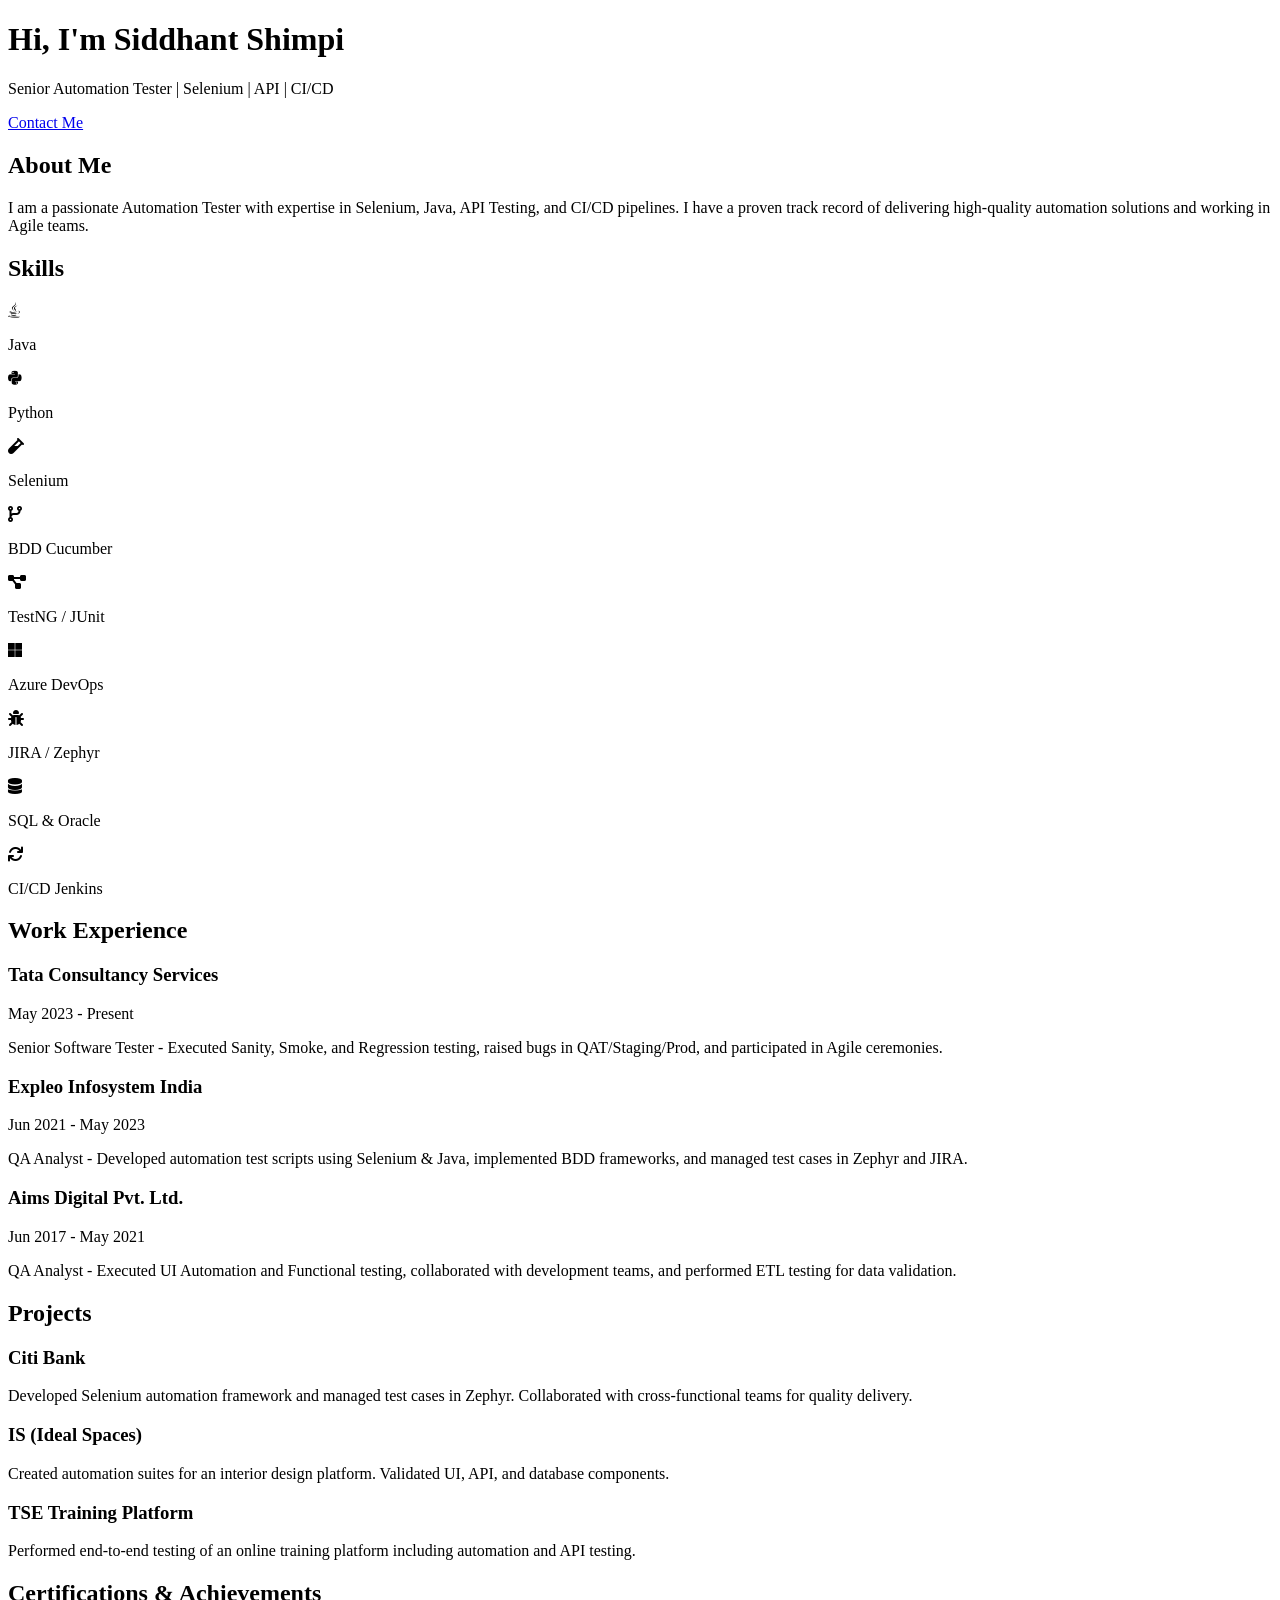
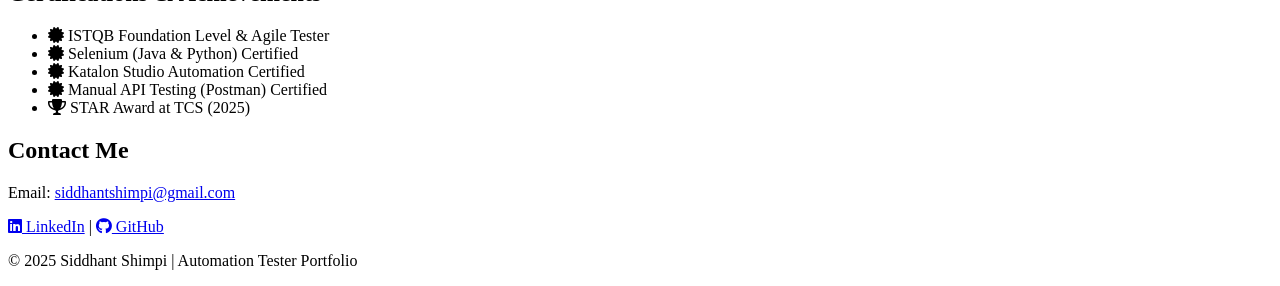
==== index.html @ 90defa48 "Create index.html" ====
<!DOCTYPE html>
<html lang="en">
<head>
  <meta charset="UTF-8">
  <meta name="viewport" content="width=device-width, initial-scale=1.0">
  <title>Siddhant Shimpi | Automation Tester</title>
  <link rel="stylesheet" href="https://cdnjs.cloudflare.com/ajax/libs/font-awesome/6.0.0/css/all.min.css">
  <link rel="stylesheet" href="https://unpkg.com/aos@2.3.1/dist/aos.css"/>
  <link rel="stylesheet" href="style.css">
</head>
<body>

  <!-- HEADER -->
  <header class="hero">
    <div class="hero-content" data-aos="fade-up">
      <h1>Hi, I'm <span>Siddhant Shimpi</span></h1>
      <p>Senior Automation Tester | Selenium | API | CI/CD</p>
      <a href="#contact" class="btn">Contact Me</a>
    </div>
  </header>

  <!-- ABOUT -->
  <section id="about" data-aos="fade-up">
    <h2>About Me</h2>
    <p>
      I am a passionate Automation Tester with expertise in Selenium, Java, API Testing, and CI/CD pipelines. 
      I have a proven track record of delivering high-quality automation solutions and working in Agile teams.
    </p>
  </section>

  <!-- SKILLS -->
  <section id="skills" data-aos="fade-right">
    <h2>Skills</h2>
    <div class="skills-container">
      <div class="skill"><i class="fab fa-java"></i><p>Java</p></div>
      <div class="skill"><i class="fab fa-python"></i><p>Python</p></div>
      <div class="skill"><i class="fas fa-vial"></i><p>Selenium</p></div>
      <div class="skill"><i class="fas fa-code-branch"></i><p>BDD Cucumber</p></div>
      <div class="skill"><i class="fas fa-project-diagram"></i><p>TestNG / JUnit</p></div>
      <div class="skill"><i class="fab fa-microsoft"></i><p>Azure DevOps</p></div>
      <div class="skill"><i class="fas fa-bug"></i><p>JIRA / Zephyr</p></div>
      <div class="skill"><i class="fas fa-database"></i><p>SQL & Oracle</p></div>
      <div class="skill"><i class="fas fa-sync"></i><p>CI/CD Jenkins</p></div>
    </div>
  </section>

  <!-- EXPERIENCE -->
  <section id="experience" data-aos="fade-left">
    <h2>Work Experience</h2>
    <div class="timeline">
      <div class="timeline-item">
        <h3>Tata Consultancy Services</h3>
        <span>May 2023 - Present</span>
        <p>Senior Software Tester - Executed Sanity, Smoke, and Regression testing, raised bugs in QAT/Staging/Prod, and participated in Agile ceremonies.</p>
      </div>
      <div class="timeline-item">
        <h3>Expleo Infosystem India</h3>
        <span>Jun 2021 - May 2023</span>
        <p>QA Analyst - Developed automation test scripts using Selenium & Java, implemented BDD frameworks, and managed test cases in Zephyr and JIRA.</p>
      </div>
      <div class="timeline-item">
        <h3>Aims Digital Pvt. Ltd.</h3>
        <span>Jun 2017 - May 2021</span>
        <p>QA Analyst - Executed UI Automation and Functional testing, collaborated with development teams, and performed ETL testing for data validation.</p>
      </div>
    </div>
  </section>

  <!-- PROJECTS -->
  <section id="projects" data-aos="zoom-in">
    <h2>Projects</h2>
    <div class="projects-container">
      <div class="project-card">
        <h3>Citi Bank</h3>
        <p>Developed Selenium automation framework and managed test cases in Zephyr. Collaborated with cross-functional teams for quality delivery.</p>
      </div>
      <div class="project-card">
        <h3>IS (Ideal Spaces)</h3>
        <p>Created automation suites for an interior design platform. Validated UI, API, and database components.</p>
      </div>
      <div class="project-card">
        <h3>TSE Training Platform</h3>
        <p>Performed end-to-end testing of an online training platform including automation and API testing.</p>
      </div>
    </div>
  </section>

  <!-- CERTIFICATIONS -->
  <section id="certifications" data-aos="fade-up">
    <h2>Certifications & Achievements</h2>
    <ul class="certifications-list">
      <li><i class="fas fa-certificate"></i> ISTQB Foundation Level & Agile Tester</li>
      <li><i class="fas fa-certificate"></i> Selenium (Java & Python) Certified</li>
      <li><i class="fas fa-certificate"></i> Katalon Studio Automation Certified</li>
      <li><i class="fas fa-certificate"></i> Manual API Testing (Postman) Certified</li>
      <li><i class="fas fa-trophy"></i> STAR Award at TCS (2025)</li>
    </ul>
  </section>

  <!-- CONTACT -->
  <section id="contact" data-aos="fade-in">
    <h2>Contact Me</h2>
    <p>Email: <a href="mailto:siddhantshimpi@gmail.com">siddhantshimpi@gmail.com</a></p>
    <p>
      <a href="https://www.linkedin.com/in/siddhant-shimpi-13537a12b" target="_blank"><i class="fab fa-linkedin"></i> LinkedIn</a> |
      <a href="https://github.com/yourusername" target="_blank"><i class="fab fa-github"></i> GitHub</a>
    </p>
  </section>

  <!-- FOOTER -->
  <footer>
    <p>© 2025 Siddhant Shimpi | Automation Tester Portfolio</p>
  </footer>

  <script src="https://unpkg.com/aos@2.3.1/dist/aos.js"></script>
  <script>
    AOS.init();
  </script>
</body>
</html>
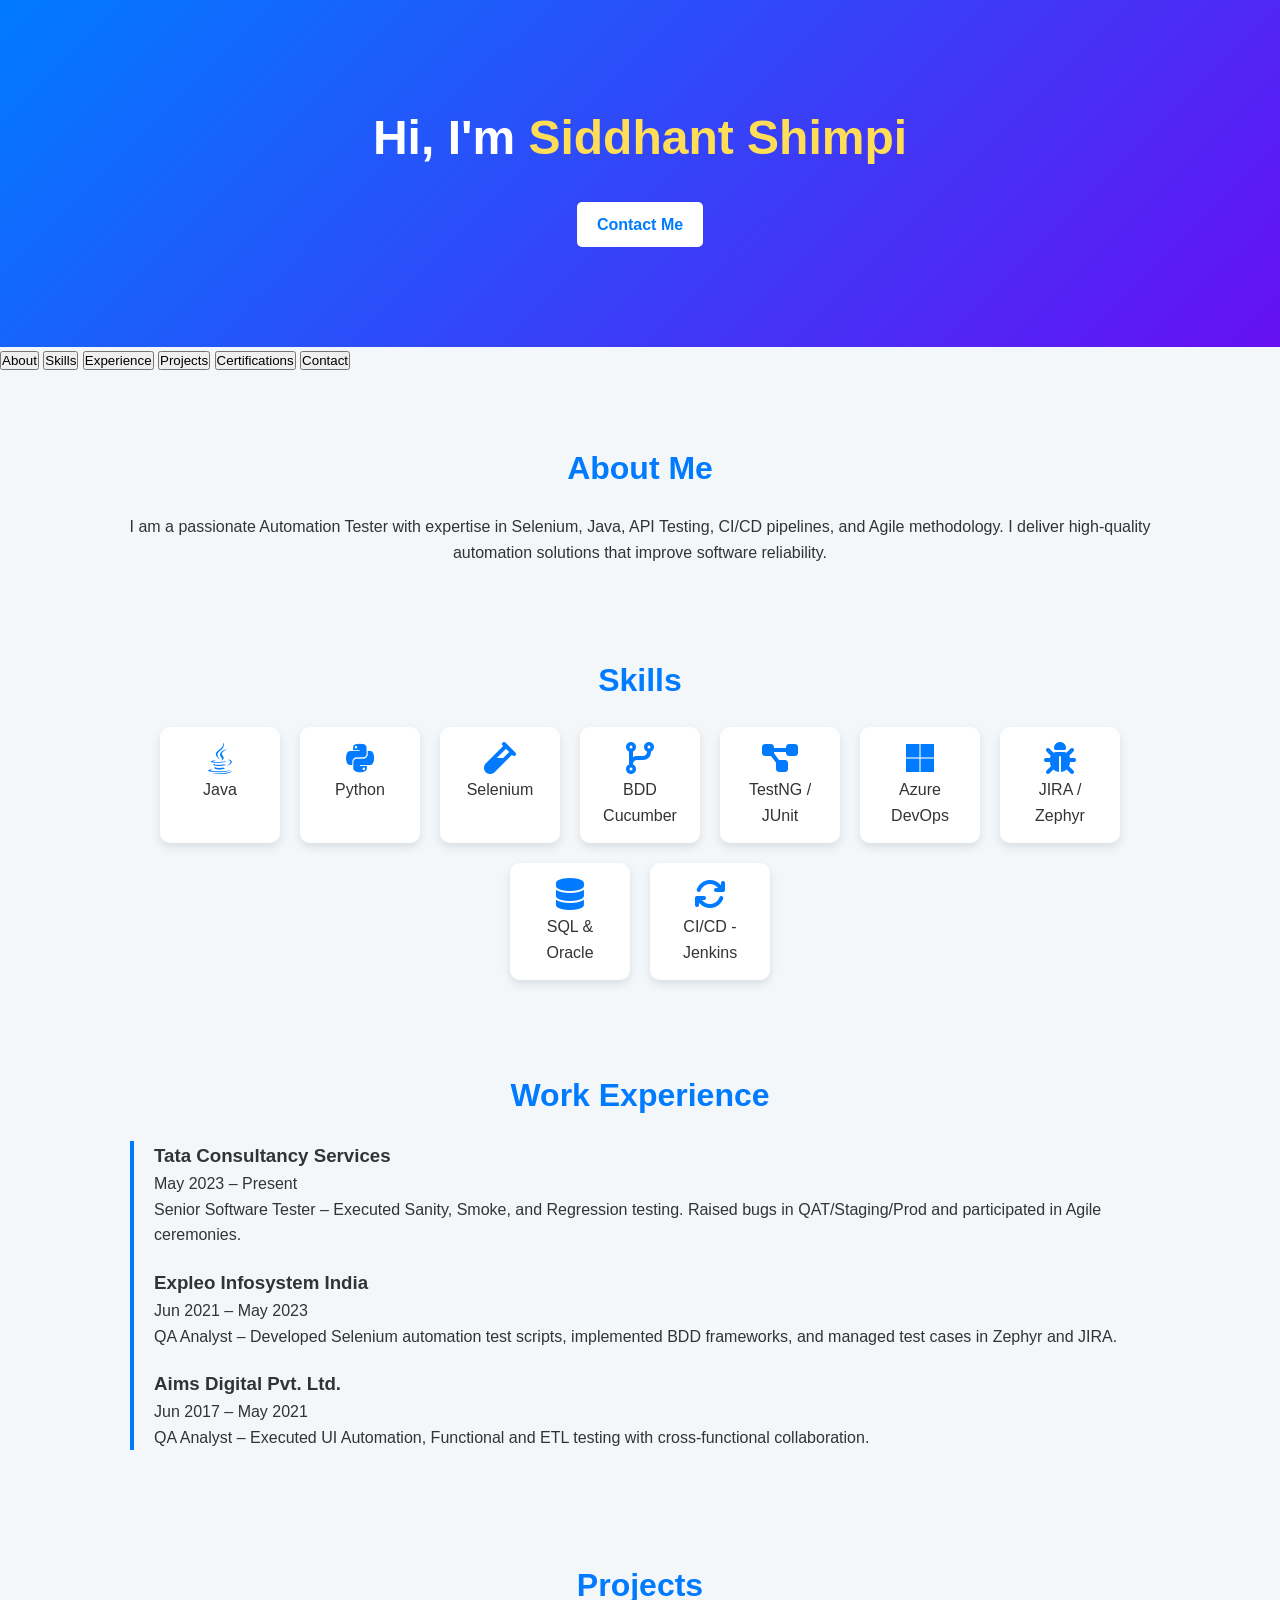
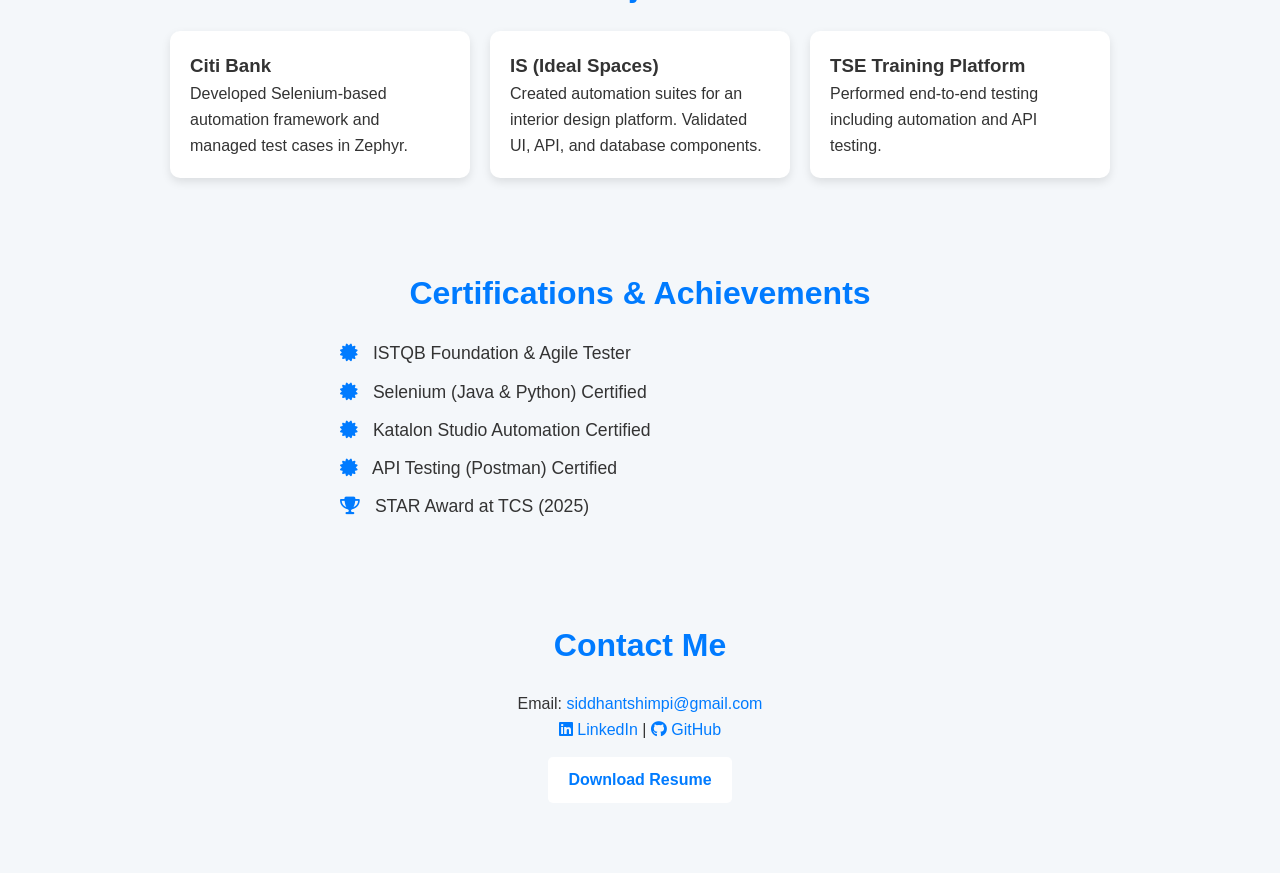
==== commit c2ec95e8: "Update index.html" ====
--- a/index.html
+++ b/index.html
@@ -4,32 +4,35 @@
   <meta charset="UTF-8">
   <meta name="viewport" content="width=device-width, initial-scale=1.0">
   <title>Siddhant Shimpi | Automation Tester</title>
-  <link rel="stylesheet" href="https://cdnjs.cloudflare.com/ajax/libs/font-awesome/6.0.0/css/all.min.css">
-  <link rel="stylesheet" href="https://unpkg.com/aos@2.3.1/dist/aos.css"/>
-  <link rel="stylesheet" href="style.css">
+  <link rel="stylesheet" href="https://cdnjs.cloudflare.com/ajax/libs/font-awesome/6.4.0/css/all.min.css" />
+  <link rel="stylesheet" href="style.css" />
 </head>
 <body>
 
-  <!-- HEADER -->
+  <!-- HERO -->
   <header class="hero">
-    <div class="hero-content" data-aos="fade-up">
-      <h1>Hi, I'm <span>Siddhant Shimpi</span></h1>
-      <p>Senior Automation Tester | Selenium | API | CI/CD</p>
-      <a href="#contact" class="btn">Contact Me</a>
-    </div>
+    <h1>Hi, I'm <span>Siddhant Shimpi</span></h1>
+    <p class="typing-text"></p>
+    <a href="#contact" class="btn">Contact Me</a>
   </header>
 
-  <!-- ABOUT -->
-  <section id="about" data-aos="fade-up">
+  <!-- TAB BAR (sticky) -->
+  <nav class="tabs">
+    <button class="tab active" data-target="about">About</button>
+    <button class="tab" data-target="skills">Skills</button>
+    <button class="tab" data-target="experience">Experience</button>
+    <button class="tab" data-target="projects">Projects</button>
+    <button class="tab" data-target="certifications">Certifications</button>
+    <button class="tab" data-target="contact">Contact</button>
+  </nav>
+
+  <!-- TAB CONTENT SECTIONS -->
+  <section id="about" class="tab-content active">
     <h2>About Me</h2>
-    <p>
-      I am a passionate Automation Tester with expertise in Selenium, Java, API Testing, and CI/CD pipelines. 
-      I have a proven track record of delivering high-quality automation solutions and working in Agile teams.
-    </p>
+    <p>I am a passionate Automation Tester with expertise in Selenium, Java, API Testing, CI/CD pipelines, and Agile methodology. I deliver high-quality automation solutions that improve software reliability.</p>
   </section>
 
-  <!-- SKILLS -->
-  <section id="skills" data-aos="fade-right">
+  <section id="skills" class="tab-content">
     <h2>Skills</h2>
     <div class="skills-container">
       <div class="skill"><i class="fab fa-java"></i><p>Java</p></div>
@@ -40,39 +43,37 @@
       <div class="skill"><i class="fab fa-microsoft"></i><p>Azure DevOps</p></div>
       <div class="skill"><i class="fas fa-bug"></i><p>JIRA / Zephyr</p></div>
       <div class="skill"><i class="fas fa-database"></i><p>SQL & Oracle</p></div>
-      <div class="skill"><i class="fas fa-sync"></i><p>CI/CD Jenkins</p></div>
+      <div class="skill"><i class="fas fa-sync"></i><p>CI/CD - Jenkins</p></div>
     </div>
   </section>
 
-  <!-- EXPERIENCE -->
-  <section id="experience" data-aos="fade-left">
+  <section id="experience" class="tab-content">
     <h2>Work Experience</h2>
     <div class="timeline">
       <div class="timeline-item">
         <h3>Tata Consultancy Services</h3>
-        <span>May 2023 - Present</span>
-        <p>Senior Software Tester - Executed Sanity, Smoke, and Regression testing, raised bugs in QAT/Staging/Prod, and participated in Agile ceremonies.</p>
+        <span>May 2023 – Present</span>
+        <p>Senior Software Tester – Executed Sanity, Smoke, and Regression testing. Raised bugs in QAT/Staging/Prod and participated in Agile ceremonies.</p>
       </div>
       <div class="timeline-item">
         <h3>Expleo Infosystem India</h3>
-        <span>Jun 2021 - May 2023</span>
-        <p>QA Analyst - Developed automation test scripts using Selenium & Java, implemented BDD frameworks, and managed test cases in Zephyr and JIRA.</p>
+        <span>Jun 2021 – May 2023</span>
+        <p>QA Analyst – Developed Selenium automation test scripts, implemented BDD frameworks, and managed test cases in Zephyr and JIRA.</p>
       </div>
       <div class="timeline-item">
         <h3>Aims Digital Pvt. Ltd.</h3>
-        <span>Jun 2017 - May 2021</span>
-        <p>QA Analyst - Executed UI Automation and Functional testing, collaborated with development teams, and performed ETL testing for data validation.</p>
+        <span>Jun 2017 – May 2021</span>
+        <p>QA Analyst – Executed UI Automation, Functional and ETL testing with cross-functional collaboration.</p>
       </div>
     </div>
   </section>
 
-  <!-- PROJECTS -->
-  <section id="projects" data-aos="zoom-in">
+  <section id="projects" class="tab-content">
     <h2>Projects</h2>
     <div class="projects-container">
       <div class="project-card">
         <h3>Citi Bank</h3>
-        <p>Developed Selenium automation framework and managed test cases in Zephyr. Collaborated with cross-functional teams for quality delivery.</p>
+        <p>Developed Selenium-based automation framework and managed test cases in Zephyr.</p>
       </div>
       <div class="project-card">
         <h3>IS (Ideal Spaces)</h3>
@@ -80,41 +81,32 @@
       </div>
       <div class="project-card">
         <h3>TSE Training Platform</h3>
-        <p>Performed end-to-end testing of an online training platform including automation and API testing.</p>
+        <p>Performed end-to-end testing including automation and API testing.</p>
       </div>
     </div>
   </section>
 
-  <!-- CERTIFICATIONS -->
-  <section id="certifications" data-aos="fade-up">
+  <section id="certifications" class="tab-content">
     <h2>Certifications & Achievements</h2>
     <ul class="certifications-list">
-      <li><i class="fas fa-certificate"></i> ISTQB Foundation Level & Agile Tester</li>
+      <li><i class="fas fa-certificate"></i> ISTQB Foundation & Agile Tester</li>
       <li><i class="fas fa-certificate"></i> Selenium (Java & Python) Certified</li>
       <li><i class="fas fa-certificate"></i> Katalon Studio Automation Certified</li>
-      <li><i class="fas fa-certificate"></i> Manual API Testing (Postman) Certified</li>
+      <li><i class="fas fa-certificate"></i> API Testing (Postman) Certified</li>
       <li><i class="fas fa-trophy"></i> STAR Award at TCS (2025)</li>
     </ul>
   </section>
 
-  <!-- CONTACT -->
-  <section id="contact" data-aos="fade-in">
+  <section id="contact" class="tab-content">
     <h2>Contact Me</h2>
     <p>Email: <a href="mailto:siddhantshimpi@gmail.com">siddhantshimpi@gmail.com</a></p>
     <p>
       <a href="https://www.linkedin.com/in/siddhant-shimpi-13537a12b" target="_blank"><i class="fab fa-linkedin"></i> LinkedIn</a> |
-      <a href="https://github.com/yourusername" target="_blank"><i class="fab fa-github"></i> GitHub</a>
+      <a href="https://github.com/siddhantshimpi-QA" target="_blank"><i class="fab fa-github"></i> GitHub</a>
     </p>
+    <a href="QA_Siddhant_Shimpi.pdf" class="btn" download>Download Resume</a>
   </section>
 
-  <!-- FOOTER -->
-  <footer>
-    <p>© 2025 Siddhant Shimpi | Automation Tester Portfolio</p>
-  </footer>
-
-  <script src="https://unpkg.com/aos@2.3.1/dist/aos.js"></script>
-  <script>
-    AOS.init();
-  </script>
+  <script src="script.js"></script>
 </body>
 </html>
--- a/style.css
+++ b/style.css
@@ -0,0 +1,143 @@
+* {
+  margin: 0;
+  padding: 0;
+  box-sizing: border-box;
+}
+
+body {
+  font-family: 'Segoe UI', sans-serif;
+  background: #f4f7fa;
+  color: #333;
+  line-height: 1.6;
+}
+
+.hero {
+  background: linear-gradient(135deg, #007bff, #6610f2);
+  color: white;
+  text-align: center;
+  padding: 100px 20px;
+}
+
+.hero h1 {
+  font-size: 3rem;
+}
+
+.hero h1 span {
+  color: #ffdd57;
+}
+
+.hero p {
+  font-size: 1.2rem;
+  margin: 10px 0;
+}
+
+.btn {
+  background: #fff;
+  color: #007bff;
+  padding: 10px 20px;
+  margin-top: 15px;
+  display: inline-block;
+  border-radius: 5px;
+  text-decoration: none;
+  font-weight: bold;
+}
+
+section {
+  max-width: 1100px;
+  margin: 50px auto;
+  padding: 20px;
+  text-align: center;
+}
+
+h2 {
+  margin-bottom: 20px;
+  color: #007bff;
+  font-size: 2rem;
+}
+
+.skills-container {
+  display: flex;
+  flex-wrap: wrap;
+  justify-content: center;
+  gap: 20px;
+}
+
+.skill {
+  background: #fff;
+  padding: 15px;
+  border-radius: 10px;
+  width: 120px;
+  text-align: center;
+  box-shadow: 0 4px 10px rgba(0,0,0,0.1);
+  transition: transform 0.3s;
+}
+
+.skill:hover {
+  transform: translateY(-10px);
+}
+
+.skill i {
+  font-size: 2rem;
+  color: #007bff;
+}
+
+.timeline {
+  border-left: 4px solid #007bff;
+  margin: 20px;
+  padding-left: 20px;
+  text-align: left;
+}
+
+.timeline-item {
+  margin-bottom: 20px;
+}
+
+.timeline-item h3 {
+  color: #333;
+}
+
+.projects-container {
+  display: flex;
+  flex-wrap: wrap;
+  justify-content: center;
+  gap: 20px;
+}
+
+.project-card {
+  background: #fff;
+  padding: 20px;
+  border-radius: 10px;
+  width: 300px;
+  text-align: left;
+  box-shadow: 0 4px 10px rgba(0,0,0,0.1);
+}
+
+.certifications-list {
+  list-style: none;
+  text-align: left;
+  max-width: 600px;
+  margin: auto;
+}
+
+.certifications-list li {
+  margin: 10px 0;
+  font-size: 1.1rem;
+}
+
+.certifications-list i {
+  color: #007bff;
+  margin-right: 10px;
+}
+
+#contact a {
+  color: #007bff;
+  text-decoration: none;
+}
+
+footer {
+  background: #222;
+  color: white;
+  padding: 15px;
+  text-align: center;
+  margin-top: 30px;
+}
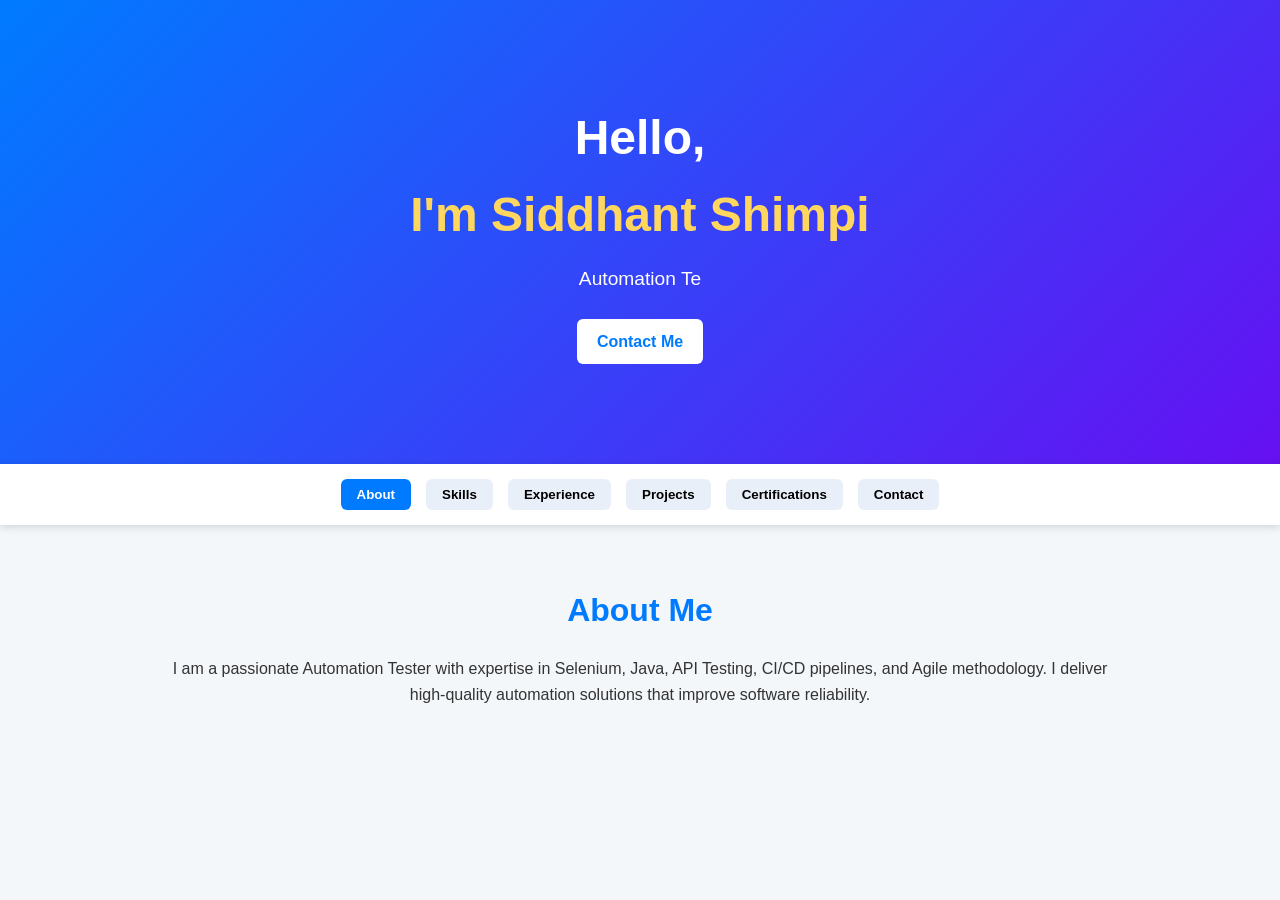
==== commit 928025a1: "Update index.html" ====
--- a/index.html
+++ b/index.html
@@ -1,22 +1,26 @@
 <!DOCTYPE html>
 <html lang="en">
 <head>
-  <meta charset="UTF-8">
-  <meta name="viewport" content="width=device-width, initial-scale=1.0">
+  <meta charset="UTF-8" />
+  <meta name="viewport" content="width=device-width, initial-scale=1.0"/>
   <title>Siddhant Shimpi | Automation Tester</title>
-  <link rel="stylesheet" href="https://cdnjs.cloudflare.com/ajax/libs/font-awesome/6.4.0/css/all.min.css" />
   <link rel="stylesheet" href="style.css" />
+  <link rel="stylesheet" href="https://cdnjs.cloudflare.com/ajax/libs/font-awesome/6.4.0/css/all.min.css"/>
 </head>
 <body>
 
-  <!-- HERO -->
+  <!-- HERO SECTION -->
   <header class="hero">
-    <h1>Hi, I'm <span>Siddhant Shimpi</span></h1>
-    <p class="typing-text"></p>
-    <a href="#contact" class="btn">Contact Me</a>
+    <div class="overlay">
+      <div class="hero-content">
+        <h1>Hello,<br><span>I'm Siddhant Shimpi</span></h1>
+        <p class="typing-text"></p>
+        <a href="#contact" class="btn">Contact Me</a>
+      </div>
+    </div>
   </header>
 
-  <!-- TAB BAR (sticky) -->
+  <!-- STICKY TABS -->
   <nav class="tabs">
     <button class="tab active" data-target="about">About</button>
     <button class="tab" data-target="skills">Skills</button>
@@ -26,7 +30,7 @@
     <button class="tab" data-target="contact">Contact</button>
   </nav>
 
-  <!-- TAB CONTENT SECTIONS -->
+  <!-- CONTENT SECTIONS -->
   <section id="about" class="tab-content active">
     <h2>About Me</h2>
     <p>I am a passionate Automation Tester with expertise in Selenium, Java, API Testing, CI/CD pipelines, and Agile methodology. I deliver high-quality automation solutions that improve software reliability.</p>
@@ -58,12 +62,12 @@
       <div class="timeline-item">
         <h3>Expleo Infosystem India</h3>
         <span>Jun 2021 – May 2023</span>
-        <p>QA Analyst – Developed Selenium automation test scripts, implemented BDD frameworks, and managed test cases in Zephyr and JIRA.</p>
+        <p>QA Analyst – Developed automation scripts using Selenium & Java, implemented BDD frameworks, and managed test cases in Zephyr and JIRA.</p>
       </div>
       <div class="timeline-item">
         <h3>Aims Digital Pvt. Ltd.</h3>
         <span>Jun 2017 – May 2021</span>
-        <p>QA Analyst – Executed UI Automation, Functional and ETL testing with cross-functional collaboration.</p>
+        <p>QA Analyst – Executed UI Automation and Functional testing and performed ETL testing.</p>
       </div>
     </div>
   </section>
@@ -77,11 +81,11 @@
       </div>
       <div class="project-card">
         <h3>IS (Ideal Spaces)</h3>
-        <p>Created automation suites for an interior design platform. Validated UI, API, and database components.</p>
+        <p>Created automation suites for an interior design platform, validating UI and API components.</p>
       </div>
       <div class="project-card">
         <h3>TSE Training Platform</h3>
-        <p>Performed end-to-end testing including automation and API testing.</p>
+        <p>Performed end-to-end testing of an online training platform including automation and API testing.</p>
       </div>
     </div>
   </section>
@@ -100,10 +104,7 @@
   <section id="contact" class="tab-content">
     <h2>Contact Me</h2>
     <p>Email: <a href="mailto:siddhantshimpi@gmail.com">siddhantshimpi@gmail.com</a></p>
-    <p>
-      <a href="https://www.linkedin.com/in/siddhant-shimpi-13537a12b" target="_blank"><i class="fab fa-linkedin"></i> LinkedIn</a> |
-      <a href="https://github.com/siddhantshimpi-QA" target="_blank"><i class="fab fa-github"></i> GitHub</a>
-    </p>
+    <p><a href="https://www.linkedin.com/in/siddhant-shimpi-13537a12b" target="_blank"><i class="fab fa-linkedin"></i> LinkedIn</a> | <a href="https://github.com/siddhantshimpi-QA" target="_blank"><i class="fab fa-github"></i> GitHub</a></p>
     <a href="QA_Siddhant_Shimpi.pdf" class="btn" download>Download Resume</a>
   </section>
 
--- a/style.css
+++ b/style.css
@@ -1,143 +1,41 @@
-* {
-  margin: 0;
-  padding: 0;
-  box-sizing: border-box;
-}
+*{margin:0; padding:0; box-sizing:border-box;}
+body{font-family:'Segoe UI',sans-serif;background:#f4f7fa;color:#333;line-height:1.6;}
+/* Hero Style */
+.hero{background:linear-gradient(135deg,#007bff,#6610f2);color:#fff;text-align:center;padding:100px 20px;}
+.hero h1{font-size:3rem;}
+.hero h1 span{color:#ffd75e;}
+.typing-text{font-size:1.2rem;height:30px;margin:10px 0;}
+.btn{display:inline-block;margin-top:15px;padding:10px 20px;background:#fff;color:#007bff;text-decoration:none;border-radius:6px;font-weight:600;transition:.3s;}
+.btn:hover{background:#007bff;color:#fff;}
 
-body {
-  font-family: 'Segoe UI', sans-serif;
-  background: #f4f7fa;
-  color: #333;
-  line-height: 1.6;
-}
+/* Tabs bar */
+.tabs{position:sticky;top:0;display:flex;justify-content:center;gap:15px;background:#fff;padding:15px;box-shadow:0 2px 8px rgba(0,0,0,0.15);z-index:100;}
+.tab{border:none;background:#e9eff9;padding:8px 16px;border-radius:6px;cursor:pointer;font-weight:600;}
+.tab.active{background:#007bff;color:#fff;}
 
-.hero {
-  background: linear-gradient(135deg, #007bff, #6610f2);
-  color: white;
-  text-align: center;
-  padding: 100px 20px;
-}
+/* Content sections */
+section{max-width:1000px;margin:60px auto;padding:0 20px;text-align:center;}
+h2{color:#007bff;margin-bottom:20px;font-size:2rem;}
+.tab-content{display:none;opacity:0;transition:opacity 0.4s ease;}
+.tab-content.active{display:block;opacity:1;}
 
-.hero h1 {
-  font-size: 3rem;
-}
+/* Skills */
+.skills-container{display:flex;flex-wrap:wrap;justify-content:center;gap:20px;}
+.skill{background:#fff;padding:15px;width:120px;border-radius:10px;box-shadow:0 4px 10px rgba(0,0,0,0.1);transition:.3s;}
+.skill:hover{transform:translateY(-8px);}
+.skill i{font-size:2rem;color:#007bff;margin-bottom:6px;}
 
-.hero h1 span {
-  color: #ffdd57;
-}
+/* Timeline */
+.timeline{border-left:4px solid #007bff;padding-left:20px;text-align:left;}
+.timeline-item{margin-bottom:20px;}
+.timeline-item h3{font-size:1.2rem;}
 
-.hero p {
-  font-size: 1.2rem;
-  margin: 10px 0;
-}
+/* Projects */
+.projects-container{display:flex;flex-wrap:wrap;justify-content:center;gap:20px;}
+.project-card{background:#fff;padding:20px;width:260px;border-radius:10px;box-shadow:0 4px 10px rgba(0,0,0,0.1);transition:.3s;}
+.project-card:hover{transform:translateY(-8px);}
 
-.btn {
-  background: #fff;
-  color: #007bff;
-  padding: 10px 20px;
-  margin-top: 15px;
-  display: inline-block;
-  border-radius: 5px;
-  text-decoration: none;
-  font-weight: bold;
-}
-
-section {
-  max-width: 1100px;
-  margin: 50px auto;
-  padding: 20px;
-  text-align: center;
-}
-
-h2 {
-  margin-bottom: 20px;
-  color: #007bff;
-  font-size: 2rem;
-}
-
-.skills-container {
-  display: flex;
-  flex-wrap: wrap;
-  justify-content: center;
-  gap: 20px;
-}
-
-.skill {
-  background: #fff;
-  padding: 15px;
-  border-radius: 10px;
-  width: 120px;
-  text-align: center;
-  box-shadow: 0 4px 10px rgba(0,0,0,0.1);
-  transition: transform 0.3s;
-}
-
-.skill:hover {
-  transform: translateY(-10px);
-}
-
-.skill i {
-  font-size: 2rem;
-  color: #007bff;
-}
-
-.timeline {
-  border-left: 4px solid #007bff;
-  margin: 20px;
-  padding-left: 20px;
-  text-align: left;
-}
-
-.timeline-item {
-  margin-bottom: 20px;
-}
-
-.timeline-item h3 {
-  color: #333;
-}
-
-.projects-container {
-  display: flex;
-  flex-wrap: wrap;
-  justify-content: center;
-  gap: 20px;
-}
-
-.project-card {
-  background: #fff;
-  padding: 20px;
-  border-radius: 10px;
-  width: 300px;
-  text-align: left;
-  box-shadow: 0 4px 10px rgba(0,0,0,0.1);
-}
-
-.certifications-list {
-  list-style: none;
-  text-align: left;
-  max-width: 600px;
-  margin: auto;
-}
-
-.certifications-list li {
-  margin: 10px 0;
-  font-size: 1.1rem;
-}
-
-.certifications-list i {
-  color: #007bff;
-  margin-right: 10px;
-}
-
-#contact a {
-  color: #007bff;
-  text-decoration: none;
-}
-
-footer {
-  background: #222;
-  color: white;
-  padding: 15px;
-  text-align: center;
-  margin-top: 30px;
-}
+/* Certifications */
+.certifications-list{list-style:none;text-align:left;display:inline-block;}
+.certifications-list li{margin:10px 0;}
+.certifications-list i{color:#007bff;margin-right:8px;}
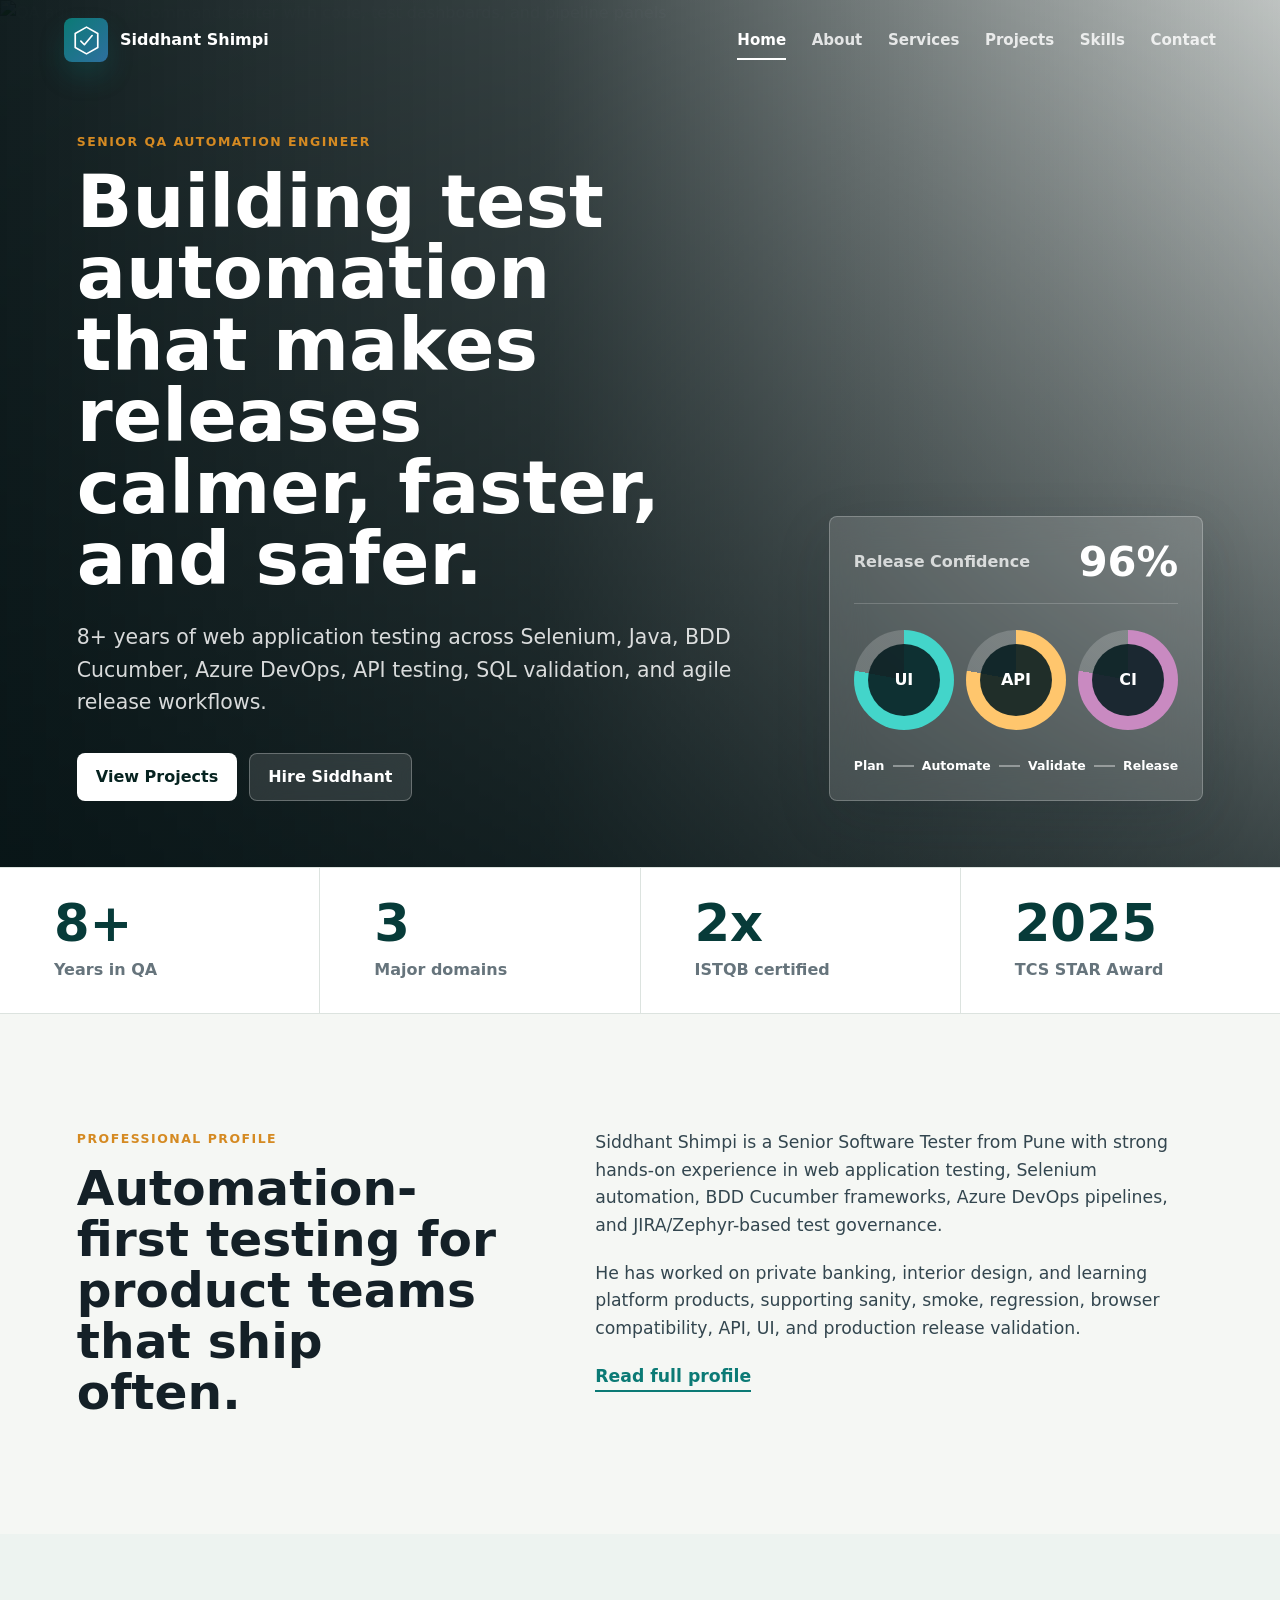
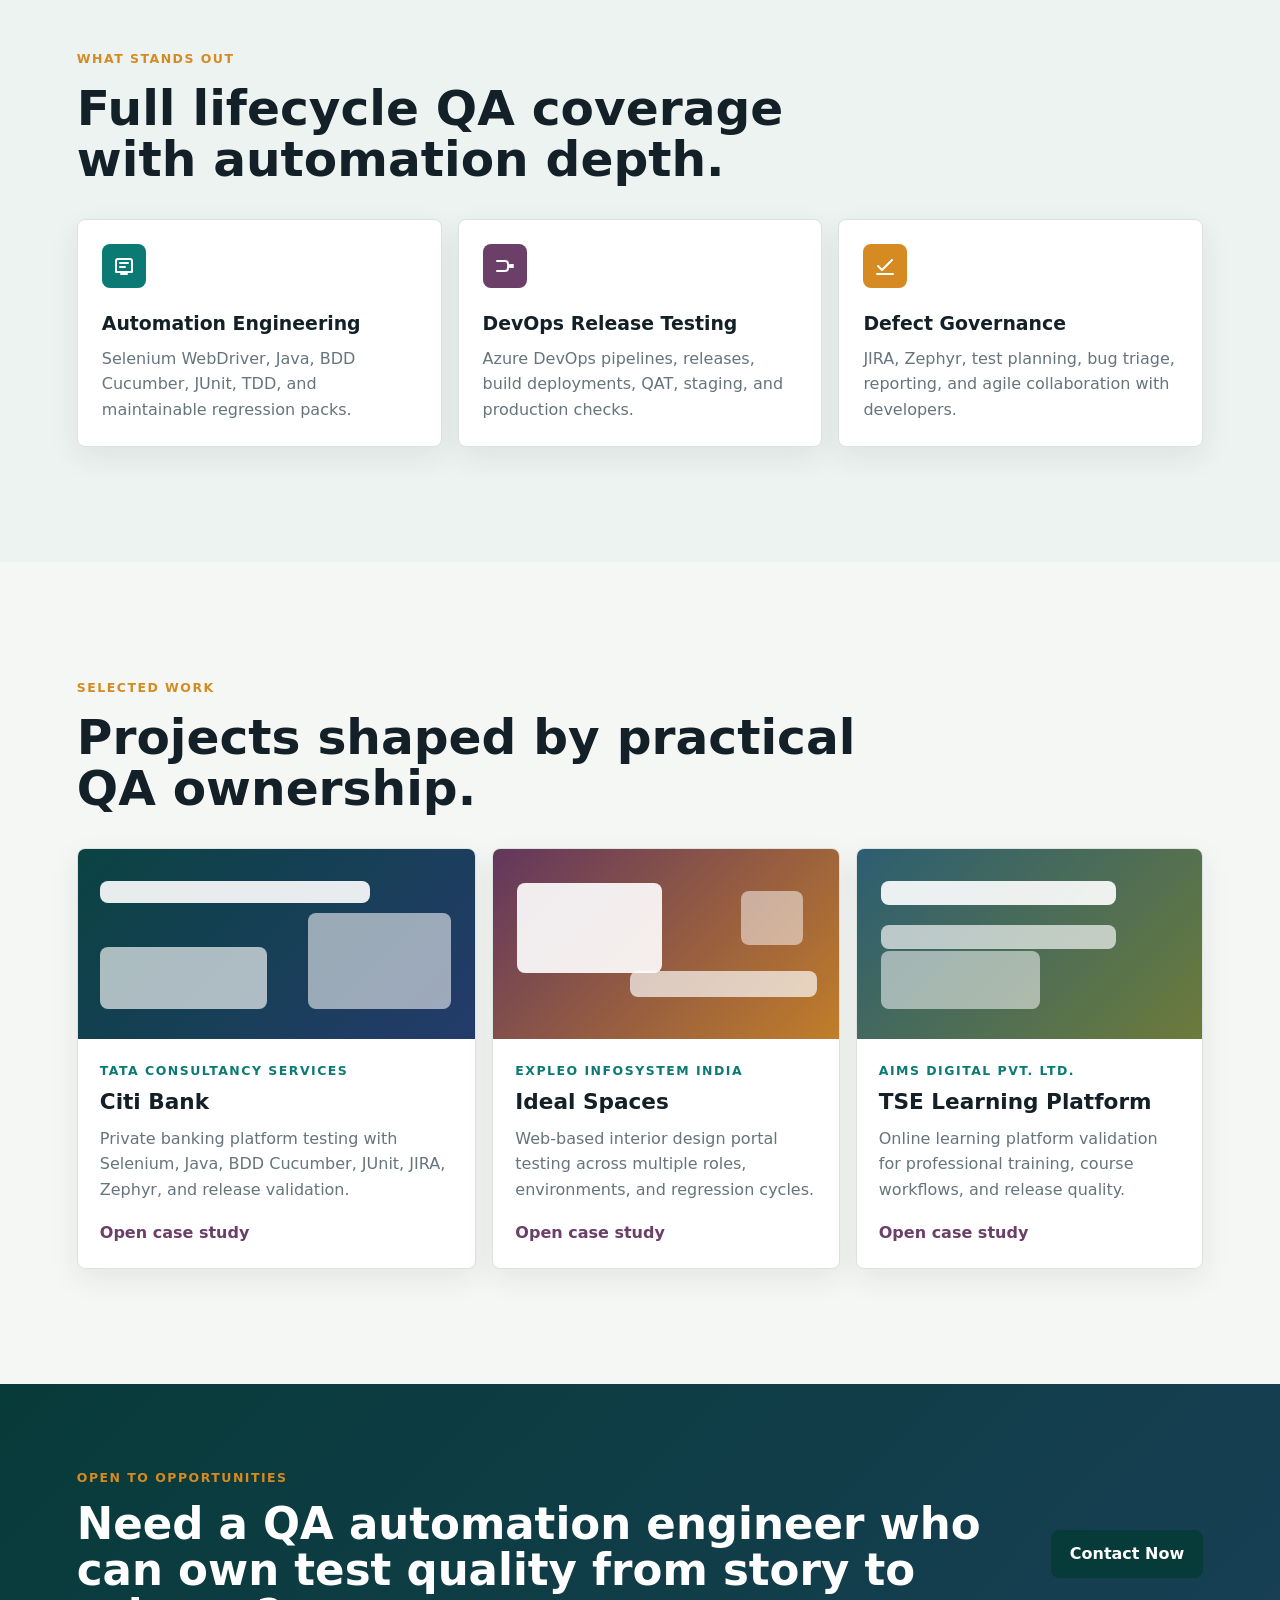
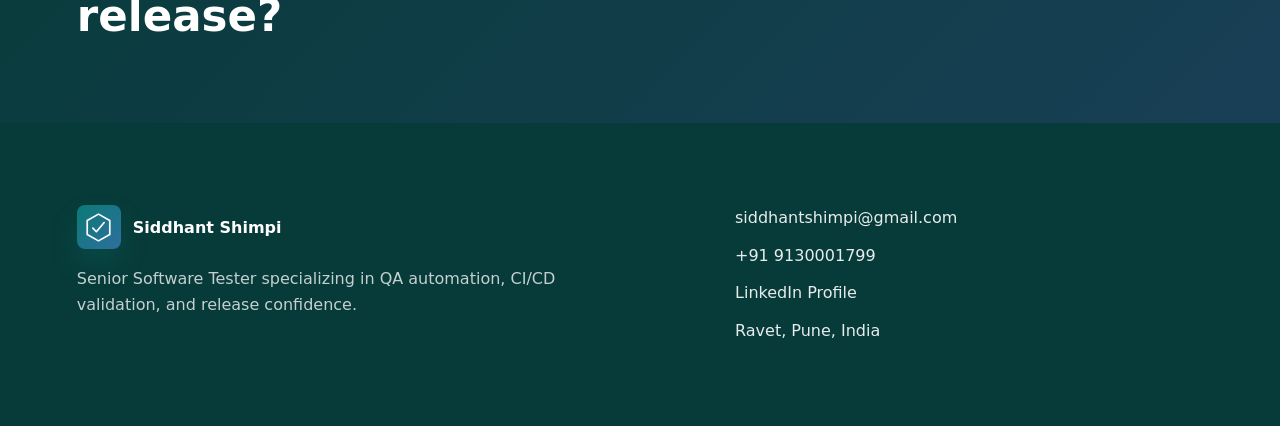
==== commit fe73abaf: "Add files via upload" ====
--- a/index.html
+++ b/index.html
@@ -1,113 +1,170 @@
-<!DOCTYPE html>
+<!doctype html>
 <html lang="en">
-<head>
-  <meta charset="UTF-8" />
-  <meta name="viewport" content="width=device-width, initial-scale=1.0"/>
-  <title>Siddhant Shimpi | Automation Tester</title>
-  <link rel="stylesheet" href="style.css" />
-  <link rel="stylesheet" href="https://cdnjs.cloudflare.com/ajax/libs/font-awesome/6.4.0/css/all.min.css"/>
-</head>
-<body>
+  <head>
+    <meta charset="utf-8">
+    <meta name="viewport" content="width=device-width, initial-scale=1">
+    <title>Siddhant Shimpi | QA Automation Portfolio</title>
+    <meta name="description" content="Senior QA Automation Engineer portfolio for Selenium, Java, BDD Cucumber, Azure DevOps, API testing, and release quality.">
+    <link rel="stylesheet" href="styles.css">
+  </head>
+  <body>
+    <header class="site-header header-light">
+      <a class="brand" href="index.html" aria-label="Siddhant Shimpi home">
+        <span class="brand-logo" aria-hidden="true">
+          <svg viewBox="0 0 44 44"><path d="M22 3 38 12v20L22 41 6 32V12L22 3Z"></path><path d="m14 23 5 5 11-13"></path></svg>
+        </span>
+        <span class="brand-text">Siddhant Shimpi</span>
+      </a>
+      <nav class="site-nav" aria-label="Primary navigation">
+        <a class="active" href="index.html">Home</a>
+        <a href="about.html">About</a>
+        <a href="services.html">Services</a>
+        <a href="projects.html">Projects</a>
+        <a href="skills.html">Skills</a>
+        <a href="contact.html">Contact</a>
+      </nav>
+    </header>
 
-  <!-- HERO SECTION -->
-  <header class="hero">
-    <div class="overlay">
-      <div class="hero-content">
-        <h1>Hello,<br><span>I'm Siddhant Shimpi</span></h1>
-        <p class="typing-text"></p>
-        <a href="#contact" class="btn">Contact Me</a>
+    <main>
+      <section class="hero hero-home">
+        <img class="hero-image" src="assets/qa-automation-workspace.png" alt="QA automation command center with code, test dashboards, and pipeline panels">
+        <div class="hero-overlay"></div>
+        <div class="hero-grid">
+          <div class="hero-copy-block">
+            <p class="eyebrow">Senior QA Automation Engineer</p>
+            <h1>Building test automation that makes releases calmer, faster, and safer.</h1>
+            <p class="hero-copy">8+ years of web application testing across Selenium, Java, BDD Cucumber, Azure DevOps, API testing, SQL validation, and agile release workflows.</p>
+            <div class="hero-actions">
+              <a class="button primary" href="projects.html">View Projects</a>
+              <a class="button secondary" href="contact.html">Hire Siddhant</a>
+            </div>
+          </div>
+
+          <aside class="hero-panel" aria-label="QA automation dashboard">
+            <div class="panel-top">
+              <span>Release Confidence</span>
+              <strong>96%</strong>
+            </div>
+            <div class="quality-rings">
+              <div class="ring ring-teal"><span>UI</span></div>
+              <div class="ring ring-amber"><span>API</span></div>
+              <div class="ring ring-plum"><span>CI</span></div>
+            </div>
+            <div class="pipeline-mini">
+              <span>Plan</span>
+              <i></i>
+              <span>Automate</span>
+              <i></i>
+              <span>Validate</span>
+              <i></i>
+              <span>Release</span>
+            </div>
+          </aside>
+        </div>
+      </section>
+
+      <section class="metrics-row" aria-label="Profile highlights">
+        <article><strong>8+</strong><span>Years in QA</span></article>
+        <article><strong>3</strong><span>Major domains</span></article>
+        <article><strong>2x</strong><span>ISTQB certified</span></article>
+        <article><strong>2025</strong><span>TCS STAR Award</span></article>
+      </section>
+
+      <section class="section split-section">
+        <div>
+          <p class="section-kicker">Professional Profile</p>
+          <h2>Automation-first testing for product teams that ship often.</h2>
+        </div>
+        <div class="copy-stack">
+          <p>Siddhant Shimpi is a Senior Software Tester from Pune with strong hands-on experience in web application testing, Selenium automation, BDD Cucumber frameworks, Azure DevOps pipelines, and JIRA/Zephyr-based test governance.</p>
+          <p>He has worked on private banking, interior design, and learning platform products, supporting sanity, smoke, regression, browser compatibility, API, UI, and production release validation.</p>
+          <a class="text-link" href="about.html">Read full profile</a>
+        </div>
+      </section>
+
+      <section class="section feature-band">
+        <div class="section-heading">
+          <p class="section-kicker">What Stands Out</p>
+          <h2>Full lifecycle QA coverage with automation depth.</h2>
+        </div>
+        <div class="feature-grid">
+          <article class="feature-card">
+            <span class="icon icon-teal" aria-hidden="true"><svg viewBox="0 0 24 24"><path d="M8 9h8M8 13h5M6 5h12a2 2 0 0 1 2 2v11H4V7a2 2 0 0 1 2-2Z"></path><path d="M9 20h6"></path></svg></span>
+            <h3>Automation Engineering</h3>
+            <p>Selenium WebDriver, Java, BDD Cucumber, JUnit, TDD, and maintainable regression packs.</p>
+          </article>
+          <article class="feature-card">
+            <span class="icon icon-plum" aria-hidden="true"><svg viewBox="0 0 24 24"><path d="M6 7h6a3 3 0 0 1 3 3 3 3 0 0 0 3 3h1"></path><path d="M6 17h6a3 3 0 0 0 3-3 3 3 0 0 1 3-3h1"></path><path d="M4 7h2M4 17h2M19 13h1M19 11h1"></path></svg></span>
+            <h3>DevOps Release Testing</h3>
+            <p>Azure DevOps pipelines, releases, build deployments, QAT, staging, and production checks.</p>
+          </article>
+          <article class="feature-card">
+            <span class="icon icon-amber" aria-hidden="true"><svg viewBox="0 0 24 24"><path d="m5 12 4 4L19 6"></path><path d="M4 20h16"></path></svg></span>
+            <h3>Defect Governance</h3>
+            <p>JIRA, Zephyr, test planning, bug triage, reporting, and agile collaboration with developers.</p>
+          </article>
+        </div>
+      </section>
+
+      <section class="section project-preview">
+        <div class="section-heading">
+          <p class="section-kicker">Selected Work</p>
+          <h2>Projects shaped by practical QA ownership.</h2>
+        </div>
+        <div class="project-cards">
+          <article class="project-card featured">
+            <div class="project-visual bank-visual" aria-hidden="true">
+              <span></span><span></span><span></span>
+            </div>
+            <p class="label">Tata Consultancy Services</p>
+            <h3>Citi Bank</h3>
+            <p>Private banking platform testing with Selenium, Java, BDD Cucumber, JUnit, JIRA, Zephyr, and release validation.</p>
+            <a href="projects.html#citi">Open case study</a>
+          </article>
+          <article class="project-card">
+            <div class="project-visual spaces-visual" aria-hidden="true">
+              <span></span><span></span><span></span>
+            </div>
+            <p class="label">Expleo Infosystem India</p>
+            <h3>Ideal Spaces</h3>
+            <p>Web-based interior design portal testing across multiple roles, environments, and regression cycles.</p>
+            <a href="projects.html#ideal-spaces">Open case study</a>
+          </article>
+          <article class="project-card">
+            <div class="project-visual learning-visual" aria-hidden="true">
+              <span></span><span></span><span></span>
+            </div>
+            <p class="label">Aims Digital Pvt. Ltd.</p>
+            <h3>TSE Learning Platform</h3>
+            <p>Online learning platform validation for professional training, course workflows, and release quality.</p>
+            <a href="projects.html#tse">Open case study</a>
+          </article>
+        </div>
+      </section>
+
+      <section class="cta-strip">
+        <div>
+          <p class="section-kicker">Open To Opportunities</p>
+          <h2>Need a QA automation engineer who can own test quality from story to release?</h2>
+        </div>
+        <a class="button primary dark" href="contact.html">Contact Now</a>
+      </section>
+    </main>
+
+    <footer class="footer">
+      <div>
+        <a class="brand footer-brand" href="index.html">
+          <span class="brand-logo" aria-hidden="true"><svg viewBox="0 0 44 44"><path d="M22 3 38 12v20L22 41 6 32V12L22 3Z"></path><path d="m14 23 5 5 11-13"></path></svg></span>
+          <span>Siddhant Shimpi</span>
+        </a>
+        <p>Senior Software Tester specializing in QA automation, CI/CD validation, and release confidence.</p>
       </div>
-    </div>
-  </header>
-
-  <!-- STICKY TABS -->
-  <nav class="tabs">
-    <button class="tab active" data-target="about">About</button>
-    <button class="tab" data-target="skills">Skills</button>
-    <button class="tab" data-target="experience">Experience</button>
-    <button class="tab" data-target="projects">Projects</button>
-    <button class="tab" data-target="certifications">Certifications</button>
-    <button class="tab" data-target="contact">Contact</button>
-  </nav>
-
-  <!-- CONTENT SECTIONS -->
-  <section id="about" class="tab-content active">
-    <h2>About Me</h2>
-    <p>I am a passionate Automation Tester with expertise in Selenium, Java, API Testing, CI/CD pipelines, and Agile methodology. I deliver high-quality automation solutions that improve software reliability.</p>
-  </section>
-
-  <section id="skills" class="tab-content">
-    <h2>Skills</h2>
-    <div class="skills-container">
-      <div class="skill"><i class="fab fa-java"></i><p>Java</p></div>
-      <div class="skill"><i class="fab fa-python"></i><p>Python</p></div>
-      <div class="skill"><i class="fas fa-vial"></i><p>Selenium</p></div>
-      <div class="skill"><i class="fas fa-code-branch"></i><p>BDD Cucumber</p></div>
-      <div class="skill"><i class="fas fa-project-diagram"></i><p>TestNG / JUnit</p></div>
-      <div class="skill"><i class="fab fa-microsoft"></i><p>Azure DevOps</p></div>
-      <div class="skill"><i class="fas fa-bug"></i><p>JIRA / Zephyr</p></div>
-      <div class="skill"><i class="fas fa-database"></i><p>SQL & Oracle</p></div>
-      <div class="skill"><i class="fas fa-sync"></i><p>CI/CD - Jenkins</p></div>
-    </div>
-  </section>
-
-  <section id="experience" class="tab-content">
-    <h2>Work Experience</h2>
-    <div class="timeline">
-      <div class="timeline-item">
-        <h3>Tata Consultancy Services</h3>
-        <span>May 2023 – Present</span>
-        <p>Senior Software Tester – Executed Sanity, Smoke, and Regression testing. Raised bugs in QAT/Staging/Prod and participated in Agile ceremonies.</p>
-      </div>
-      <div class="timeline-item">
-        <h3>Expleo Infosystem India</h3>
-        <span>Jun 2021 – May 2023</span>
-        <p>QA Analyst – Developed automation scripts using Selenium & Java, implemented BDD frameworks, and managed test cases in Zephyr and JIRA.</p>
-      </div>
-      <div class="timeline-item">
-        <h3>Aims Digital Pvt. Ltd.</h3>
-        <span>Jun 2017 – May 2021</span>
-        <p>QA Analyst – Executed UI Automation and Functional testing and performed ETL testing.</p>
-      </div>
-    </div>
-  </section>
-
-  <section id="projects" class="tab-content">
-    <h2>Projects</h2>
-    <div class="projects-container">
-      <div class="project-card">
-        <h3>Citi Bank</h3>
-        <p>Developed Selenium-based automation framework and managed test cases in Zephyr.</p>
-      </div>
-      <div class="project-card">
-        <h3>IS (Ideal Spaces)</h3>
-        <p>Created automation suites for an interior design platform, validating UI and API components.</p>
-      </div>
-      <div class="project-card">
-        <h3>TSE Training Platform</h3>
-        <p>Performed end-to-end testing of an online training platform including automation and API testing.</p>
-      </div>
-    </div>
-  </section>
-
-  <section id="certifications" class="tab-content">
-    <h2>Certifications & Achievements</h2>
-    <ul class="certifications-list">
-      <li><i class="fas fa-certificate"></i> ISTQB Foundation & Agile Tester</li>
-      <li><i class="fas fa-certificate"></i> Selenium (Java & Python) Certified</li>
-      <li><i class="fas fa-certificate"></i> Katalon Studio Automation Certified</li>
-      <li><i class="fas fa-certificate"></i> API Testing (Postman) Certified</li>
-      <li><i class="fas fa-trophy"></i> STAR Award at TCS (2025)</li>
-    </ul>
-  </section>
-
-  <section id="contact" class="tab-content">
-    <h2>Contact Me</h2>
-    <p>Email: <a href="mailto:siddhantshimpi@gmail.com">siddhantshimpi@gmail.com</a></p>
-    <p><a href="https://www.linkedin.com/in/siddhant-shimpi-13537a12b" target="_blank"><i class="fab fa-linkedin"></i> LinkedIn</a> | <a href="https://github.com/siddhantshimpi-QA" target="_blank"><i class="fab fa-github"></i> GitHub</a></p>
-    <a href="QA_Siddhant_Shimpi.pdf" class="btn" download>Download Resume</a>
-  </section>
-
-  <script src="script.js"></script>
-</body>
+      <address>
+        <a href="mailto:siddhantshimpi@gmail.com">siddhantshimpi@gmail.com</a>
+        <a href="tel:+919130001799">+91 9130001799</a>
+        <a href="https://linkedin.com/in/siddhant-shimpi-13537a12b">LinkedIn Profile</a>
+        <span>Ravet, Pune, India</span>
+      </address>
+    </footer>
+  </body>
 </html>
--- a/styles.css
+++ b/styles.css
@@ -0,0 +1,893 @@
+:root {
+  --ink: #142027;
+  --muted: #66747c;
+  --paper: #f5f7f4;
+  --surface: #ffffff;
+  --line: #dce3df;
+  --teal: #0b7a75;
+  --teal-dark: #073b39;
+  --amber: #d58a22;
+  --plum: #6b3f68;
+  --blue: #2e6f9f;
+  --green: #4e7e43;
+  --red: #b44b3f;
+  --shadow: 0 18px 55px rgba(20, 32, 39, 0.14);
+  --soft-shadow: 0 10px 30px rgba(20, 32, 39, 0.08);
+}
+
+* { box-sizing: border-box; }
+html { scroll-behavior: smooth; }
+body {
+  margin: 0;
+  color: var(--ink);
+  background: var(--paper);
+  font-family: Inter, ui-sans-serif, system-ui, -apple-system, BlinkMacSystemFont, "Segoe UI", sans-serif;
+  line-height: 1.6;
+}
+img, svg { display: block; }
+a { color: inherit; text-decoration: none; }
+p, h1, h2, h3 { margin: 0; }
+ul { display: grid; gap: 9px; margin: 0; padding-left: 20px; }
+
+.site-header {
+  position: absolute;
+  z-index: 20;
+  top: 0;
+  left: 0;
+  right: 0;
+  display: flex;
+  align-items: center;
+  justify-content: space-between;
+  gap: 24px;
+  padding: 18px clamp(20px, 5vw, 72px);
+}
+
+.solid-header {
+  position: sticky;
+  color: var(--ink);
+  background: rgba(255, 255, 255, 0.92);
+  border-bottom: 1px solid var(--line);
+  backdrop-filter: blur(18px);
+}
+
+.header-light { color: #ffffff; }
+
+.brand {
+  display: inline-flex;
+  align-items: center;
+  gap: 12px;
+  font-weight: 900;
+  white-space: nowrap;
+}
+
+.brand-logo {
+  display: grid;
+  place-items: center;
+  width: 44px;
+  height: 44px;
+  border-radius: 8px;
+  color: #ffffff;
+  background: linear-gradient(135deg, var(--teal), var(--blue));
+  box-shadow: 0 14px 26px rgba(11, 122, 117, 0.24);
+}
+
+.brand-logo svg { width: 31px; height: 31px; fill: none; stroke: currentColor; stroke-width: 2.4; stroke-linecap: round; stroke-linejoin: round; }
+.brand-text { letter-spacing: 0; }
+
+.site-nav {
+  display: flex;
+  align-items: center;
+  gap: clamp(12px, 2vw, 26px);
+  font-size: 0.94rem;
+  font-weight: 800;
+}
+
+.site-nav a {
+  position: relative;
+  opacity: 0.82;
+}
+
+.site-nav a::after {
+  content: "";
+  position: absolute;
+  left: 0;
+  right: 0;
+  bottom: -8px;
+  height: 2px;
+  transform: scaleX(0);
+  transform-origin: left;
+  background: currentColor;
+  transition: transform 180ms ease;
+}
+
+.site-nav a:hover,
+.site-nav a.active { opacity: 1; }
+.site-nav a.active::after,
+.site-nav a:hover::after { transform: scaleX(1); }
+
+.hero {
+  position: relative;
+  min-height: 94vh;
+  overflow: hidden;
+  isolation: isolate;
+  color: #ffffff;
+  padding: 132px clamp(20px, 6vw, 84px) 66px;
+}
+
+.hero-image,
+.hero-overlay {
+  position: absolute;
+  inset: 0;
+  width: 100%;
+  height: 100%;
+}
+
+.hero-image { z-index: -3; object-fit: cover; object-position: center; }
+.hero-overlay {
+  z-index: -2;
+  background:
+    linear-gradient(90deg, rgba(5, 18, 20, 0.94), rgba(5, 18, 20, 0.78) 42%, rgba(5, 18, 20, 0.18)),
+    linear-gradient(180deg, rgba(5, 18, 20, 0.06), rgba(5, 18, 20, 0.74));
+}
+
+.hero-grid {
+  min-height: calc(94vh - 198px);
+  display: grid;
+  grid-template-columns: minmax(320px, 0.92fr) minmax(310px, 0.52fr);
+  align-items: end;
+  gap: clamp(34px, 7vw, 92px);
+}
+
+.hero-copy-block { max-width: 780px; }
+.eyebrow,
+.section-kicker,
+.label {
+  color: var(--amber);
+  font-size: 0.78rem;
+  font-weight: 900;
+  letter-spacing: 0.12em;
+  text-transform: uppercase;
+}
+
+.eyebrow,
+.section-kicker { margin-bottom: 14px; }
+
+h1 {
+  font-size: clamp(2.55rem, 5.7vw, 5.8rem);
+  line-height: 0.98;
+  letter-spacing: 0;
+}
+
+h2 {
+  font-size: clamp(2rem, 3.8vw, 4rem);
+  line-height: 1.05;
+  letter-spacing: 0;
+}
+
+h3 { font-size: 1.18rem; line-height: 1.25; }
+.hero-copy {
+  max-width: 660px;
+  margin-top: 26px;
+  color: rgba(255, 255, 255, 0.84);
+  font-size: clamp(1.04rem, 2vw, 1.28rem);
+}
+
+.hero-actions {
+  display: flex;
+  flex-wrap: wrap;
+  gap: 12px;
+  margin-top: 34px;
+}
+
+.button {
+  display: inline-flex;
+  min-height: 48px;
+  align-items: center;
+  justify-content: center;
+  padding: 0 18px;
+  border: 1px solid rgba(255, 255, 255, 0.28);
+  border-radius: 8px;
+  font-weight: 900;
+}
+
+.button.primary { color: #062320; background: #ffffff; }
+.button.secondary { color: #ffffff; background: rgba(255, 255, 255, 0.12); backdrop-filter: blur(14px); }
+.button.dark { color: #ffffff; background: var(--teal-dark); border-color: var(--teal-dark); }
+
+.hero-panel,
+.profile-card,
+.skill-meter-panel,
+.contact-panel {
+  border: 1px solid rgba(255, 255, 255, 0.24);
+  border-radius: 8px;
+  background: rgba(255, 255, 255, 0.14);
+  box-shadow: var(--shadow);
+  backdrop-filter: blur(18px);
+}
+
+.hero-panel {
+  padding: 24px;
+  color: #ffffff;
+}
+
+.panel-top {
+  display: flex;
+  align-items: center;
+  justify-content: space-between;
+  gap: 16px;
+  padding-bottom: 20px;
+  border-bottom: 1px solid rgba(255, 255, 255, 0.18);
+}
+
+.panel-top span { color: rgba(255, 255, 255, 0.76); font-weight: 800; }
+.panel-top strong { font-size: 2.6rem; line-height: 1; }
+
+.quality-rings {
+  display: grid;
+  grid-template-columns: repeat(3, 1fr);
+  gap: 12px;
+  margin: 26px 0;
+}
+
+.ring {
+  display: grid;
+  place-items: center;
+  aspect-ratio: 1;
+  border-radius: 50%;
+  font-weight: 900;
+  background: conic-gradient(var(--ring) 0 78%, rgba(255, 255, 255, 0.18) 78% 100%);
+}
+
+.ring span {
+  display: grid;
+  place-items: center;
+  width: 72%;
+  aspect-ratio: 1;
+  border-radius: 50%;
+  background: rgba(8, 31, 34, 0.9);
+}
+
+.ring-teal { --ring: #43d5ca; }
+.ring-amber { --ring: #ffc66d; }
+.ring-plum { --ring: #c98ac1; }
+
+.pipeline-mini {
+  display: grid;
+  grid-template-columns: auto 1fr auto 1fr auto 1fr auto;
+  align-items: center;
+  gap: 8px;
+  font-size: 0.78rem;
+  font-weight: 900;
+}
+
+.pipeline-mini i {
+  height: 2px;
+  background: rgba(255, 255, 255, 0.38);
+}
+
+.metrics-row {
+  display: grid;
+  grid-template-columns: repeat(4, 1fr);
+  gap: 1px;
+  background: var(--line);
+  border-block: 1px solid var(--line);
+}
+
+.metrics-row article {
+  padding: 30px clamp(20px, 5vw, 54px);
+  background: #ffffff;
+}
+
+.metrics-row strong {
+  display: block;
+  color: var(--teal-dark);
+  font-size: clamp(1.9rem, 4vw, 3.2rem);
+  line-height: 1;
+}
+
+.metrics-row span {
+  display: block;
+  margin-top: 8px;
+  color: var(--muted);
+  font-weight: 900;
+}
+
+.section {
+  padding: clamp(64px, 9vw, 118px) clamp(20px, 6vw, 84px);
+}
+
+.split-section {
+  display: grid;
+  grid-template-columns: minmax(260px, 0.82fr) minmax(310px, 1.18fr);
+  gap: clamp(30px, 8vw, 96px);
+  align-items: start;
+}
+
+.copy-stack {
+  display: grid;
+  gap: 20px;
+  color: #33464f;
+  font-size: 1.08rem;
+}
+
+.text-link {
+  width: fit-content;
+  color: var(--teal);
+  border-bottom: 2px solid currentColor;
+  font-weight: 900;
+}
+
+.feature-band,
+.credentials-section,
+.process-section {
+  background: #edf3f0;
+}
+
+.section-heading {
+  width: min(800px, 100%);
+  margin-bottom: 34px;
+}
+
+.feature-grid,
+.project-cards,
+.service-grid,
+.skill-groups,
+.credential-list,
+.process-grid {
+  display: grid;
+  gap: 16px;
+}
+
+.feature-grid { grid-template-columns: repeat(3, 1fr); }
+.project-cards { grid-template-columns: 1.15fr 1fr 1fr; }
+.service-grid,
+.skill-groups { grid-template-columns: repeat(3, 1fr); }
+.credential-list,
+.process-grid { grid-template-columns: repeat(4, 1fr); }
+
+.feature-card,
+.project-card,
+.service-card,
+.rich-skills article,
+.credential-list article,
+.process-grid article {
+  border: 1px solid var(--line);
+  border-radius: 8px;
+  background: var(--surface);
+  box-shadow: var(--soft-shadow);
+}
+
+.feature-card,
+.service-card,
+.rich-skills article,
+.credential-list article,
+.process-grid article {
+  padding: 24px;
+}
+
+.feature-card p,
+.project-card p,
+.service-card p,
+.rich-skills p,
+.credential-list p,
+.process-grid p,
+.timeline-content p,
+.timeline-content li,
+.case-content p,
+.case-content li {
+  color: var(--muted);
+}
+
+.icon {
+  display: grid;
+  width: 44px;
+  height: 44px;
+  place-items: center;
+  margin-bottom: 24px;
+  border-radius: 8px;
+  color: #ffffff;
+}
+
+.icon svg {
+  width: 24px;
+  height: 24px;
+  fill: none;
+  stroke: currentColor;
+  stroke-width: 2;
+  stroke-linecap: round;
+  stroke-linejoin: round;
+}
+
+.icon-teal { background: var(--teal); }
+.icon-plum { background: var(--plum); }
+.icon-amber { background: var(--amber); }
+.icon-blue { background: var(--blue); }
+.icon-green { background: var(--green); }
+.icon-red { background: var(--red); }
+
+.feature-card h3,
+.service-card h2,
+.rich-skills h2,
+.credential-list h3,
+.process-grid h3 { margin-bottom: 10px; }
+
+.service-card h2,
+.rich-skills h2 { font-size: 1.35rem; line-height: 1.2; }
+
+.logo-skills-section {
+  background: #ffffff;
+}
+
+.logo-grid {
+  display: grid;
+  grid-template-columns: repeat(4, 1fr);
+  gap: 16px;
+}
+
+.logo-card {
+  position: relative;
+  min-height: 238px;
+  overflow: hidden;
+  padding: 22px;
+  border: 1px solid var(--line);
+  border-radius: 8px;
+  background: linear-gradient(180deg, #ffffff, #f7faf8);
+  box-shadow: var(--soft-shadow);
+}
+
+.logo-card::after {
+  content: "";
+  position: absolute;
+  inset: auto -36px -48px auto;
+  width: 130px;
+  height: 130px;
+  border-radius: 50%;
+  background: var(--brand-soft);
+  opacity: 0.18;
+}
+
+.tech-logo {
+  position: relative;
+  z-index: 1;
+  display: grid;
+  width: 66px;
+  height: 66px;
+  place-items: center;
+  margin-bottom: 24px;
+  border-radius: 8px;
+  color: #ffffff;
+  background: var(--brand);
+  box-shadow: 0 16px 28px rgba(20, 32, 39, 0.16);
+}
+
+.tech-logo svg {
+  width: 42px;
+  height: 42px;
+  fill: none;
+  stroke: currentColor;
+  stroke-width: 2.6;
+  stroke-linecap: round;
+  stroke-linejoin: round;
+}
+
+.logo-card h2 {
+  position: relative;
+  z-index: 1;
+  margin-bottom: 10px;
+  font-size: 1.26rem;
+  line-height: 1.2;
+}
+
+.logo-card p {
+  position: relative;
+  z-index: 1;
+  color: var(--muted);
+}
+
+.java-card { --brand: #e76f2e; --brand-soft: #e76f2e; }
+.selenium-card { --brand: #2b9f4b; --brand-soft: #2b9f4b; }
+.cucumber-card { --brand: #2f9d51; --brand-soft: #2f9d51; }
+.idea-card { --brand: #a43fb4; --brand-soft: #a43fb4; }
+.eclipse-card { --brand: #4c397e; --brand-soft: #4c397e; }
+.azure-card { --brand: #2478c7; --brand-soft: #2478c7; }
+.jira-card { --brand: #2d6cdf; --brand-soft: #2d6cdf; }
+.postman-card { --brand: #ef6c30; --brand-soft: #ef6c30; }
+.github-card { --brand: #24292f; --brand-soft: #24292f; }
+.bitbucket-card { --brand: #205cbe; --brand-soft: #205cbe; }
+.katalon-card { --brand: #12a56f; --brand-soft: #12a56f; }
+.sql-card { --brand: #607282; --brand-soft: #607282; }
+
+.project-card {
+  overflow: hidden;
+}
+
+.project-card p,
+.project-card h3,
+.project-card a {
+  margin-inline: 22px;
+}
+
+.project-card .label { margin-top: 22px; color: var(--teal); }
+.project-card h3 { margin-top: 8px; font-size: 1.35rem; }
+.project-card p:not(.label) { margin-top: 10px; }
+.project-card a {
+  display: inline-flex;
+  margin-top: 18px;
+  margin-bottom: 22px;
+  color: var(--plum);
+  font-weight: 900;
+}
+
+.project-visual,
+.case-visual {
+  position: relative;
+  min-height: 190px;
+  overflow: hidden;
+  background: #102329;
+}
+
+.project-visual span,
+.case-visual span {
+  position: absolute;
+  display: block;
+  border-radius: 8px;
+  background: rgba(255, 255, 255, 0.9);
+}
+
+.bank-visual { background: linear-gradient(135deg, #0a4342, #243b6b); }
+.spaces-visual { background: linear-gradient(135deg, #62365e, #c17e29); }
+.learning-visual { background: linear-gradient(135deg, #2c5e72, #6c7b3b); }
+
+.bank-visual span:nth-child(1) { width: 68%; height: 22px; left: 22px; top: 32px; }
+.bank-visual span:nth-child(2) { width: 42%; height: 62px; left: 22px; bottom: 30px; opacity: 0.72; }
+.bank-visual span:nth-child(3) { width: 36%; height: 96px; right: 24px; bottom: 30px; opacity: 0.62; }
+
+.spaces-visual span:nth-child(1) { width: 42%; height: 90px; left: 24px; top: 34px; }
+.spaces-visual span:nth-child(2) { width: 54%; height: 26px; right: 22px; bottom: 42px; opacity: 0.75; }
+.spaces-visual span:nth-child(3) { width: 18%; height: 54px; right: 36px; top: 42px; opacity: 0.55; }
+
+.learning-visual span:nth-child(1) { width: 68%; height: 24px; left: 24px; top: 32px; }
+.learning-visual span:nth-child(2) { width: 68%; height: 24px; left: 24px; top: 76px; opacity: 0.72; }
+.learning-visual span:nth-child(3) { width: 46%; height: 58px; left: 24px; bottom: 30px; opacity: 0.58; }
+
+.cta-strip {
+  display: grid;
+  grid-template-columns: 1fr auto;
+  align-items: center;
+  gap: 26px;
+  padding: clamp(50px, 8vw, 84px) clamp(20px, 6vw, 84px);
+  color: #ffffff;
+  background: linear-gradient(135deg, var(--teal-dark), #193f56);
+}
+
+.cta-strip h2 { max-width: 920px; font-size: clamp(1.8rem, 3.4vw, 3.4rem); }
+
+.page-main { background: var(--paper); }
+.page-hero,
+.contact-hero {
+  display: grid;
+  grid-template-columns: minmax(0, 1fr) minmax(280px, 0.48fr);
+  gap: clamp(28px, 7vw, 84px);
+  align-items: center;
+  padding: clamp(70px, 10vw, 128px) clamp(20px, 6vw, 84px);
+  background:
+    linear-gradient(135deg, rgba(11, 122, 117, 0.1), rgba(46, 111, 159, 0.08)),
+    var(--paper);
+}
+
+.page-hero > div:first-child p:not(.eyebrow),
+.contact-hero > div:first-child p:not(.eyebrow) {
+  max-width: 760px;
+  margin-top: 20px;
+  color: var(--muted);
+  font-size: 1.12rem;
+}
+
+.profile-card {
+  padding: 26px;
+  color: var(--ink);
+  background: #ffffff;
+  border-color: var(--line);
+}
+
+.profile-avatar {
+  display: grid;
+  place-items: center;
+  width: 82px;
+  height: 82px;
+  margin-bottom: 22px;
+  border-radius: 8px;
+  color: #ffffff;
+  background: linear-gradient(135deg, var(--teal), var(--plum));
+  font-size: 1.55rem;
+  font-weight: 900;
+}
+
+.profile-card h2 { font-size: 1.6rem; margin-bottom: 4px; }
+.profile-card span,
+.profile-card p { color: var(--muted); }
+
+.process-grid article span {
+  display: inline-flex;
+  margin-bottom: 18px;
+  color: var(--amber);
+  font-size: 1.4rem;
+  font-weight: 900;
+}
+
+.timeline {
+  display: grid;
+  gap: 18px;
+}
+
+.timeline-item {
+  display: grid;
+  grid-template-columns: minmax(170px, 0.34fr) minmax(300px, 1fr);
+  gap: 20px;
+  padding: 28px 0;
+  border-top: 1px solid var(--line);
+}
+
+.timeline-item:last-child { border-bottom: 1px solid var(--line); }
+.timeline-date { color: var(--teal); font-weight: 900; }
+.timeline-content { display: grid; gap: 12px; }
+.role { color: var(--plum); font-weight: 900; }
+
+.service-graphic {
+  display: grid;
+  grid-template-columns: repeat(4, minmax(54px, auto));
+  gap: 10px;
+  align-items: center;
+  justify-content: center;
+  padding: 26px;
+  border-radius: 8px;
+  background: #ffffff;
+  box-shadow: var(--shadow);
+}
+
+.node {
+  display: grid;
+  place-items: center;
+  width: 64px;
+  height: 64px;
+  border-radius: 50%;
+  color: #ffffff;
+  background: var(--blue);
+  font-size: 0.82rem;
+  font-weight: 900;
+}
+
+.node.checked { background: var(--teal); }
+.line { height: 3px; min-width: 24px; background: var(--line); }
+
+.service-graphic .line {
+  display: none;
+}
+
+.case-study-list {
+  display: grid;
+  gap: 22px;
+}
+
+.case-study {
+  display: grid;
+  grid-template-columns: minmax(260px, 0.44fr) minmax(320px, 1fr);
+  overflow: hidden;
+  border: 1px solid var(--line);
+  border-radius: 8px;
+  background: #ffffff;
+  box-shadow: var(--soft-shadow);
+}
+
+.case-visual { min-height: 100%; }
+.case-content {
+  display: grid;
+  gap: 16px;
+  padding: clamp(24px, 4vw, 42px);
+}
+
+.case-content h2 { font-size: clamp(1.8rem, 3vw, 3rem); }
+.tag-row {
+  display: flex;
+  flex-wrap: wrap;
+  gap: 8px;
+}
+
+.tag-row span {
+  padding: 7px 10px;
+  border: 1px solid var(--line);
+  border-radius: 999px;
+  color: var(--teal-dark);
+  background: #f7faf8;
+  font-size: 0.82rem;
+  font-weight: 900;
+}
+
+.skill-meter-panel {
+  display: grid;
+  gap: 16px;
+  padding: 26px;
+  color: var(--ink);
+  background: #ffffff;
+  border-color: var(--line);
+}
+
+.skill-meter-panel div {
+  display: grid;
+  gap: 8px;
+}
+
+.skill-meter-panel span {
+  color: var(--ink);
+  font-weight: 900;
+}
+
+.skill-meter-panel i {
+  position: relative;
+  display: block;
+  height: 10px;
+  overflow: hidden;
+  border-radius: 999px;
+  background: #e5ece8;
+}
+
+.skill-meter-panel i::after {
+  content: "";
+  position: absolute;
+  inset: 0 auto 0 0;
+  width: var(--w);
+  border-radius: inherit;
+  background: linear-gradient(90deg, var(--teal), var(--amber));
+}
+
+.badge-icon {
+  display: grid;
+  width: 44px;
+  height: 44px;
+  place-items: center;
+  margin-bottom: 20px;
+  border-radius: 8px;
+  color: #ffffff;
+  background: var(--teal);
+  font-weight: 900;
+}
+
+.credential-list article:nth-child(2) .badge-icon { background: var(--blue); }
+.credential-list article:nth-child(3) .badge-icon { background: var(--plum); }
+.credential-list article:nth-child(4) .badge-icon { background: var(--amber); }
+
+.contact-hero {
+  min-height: calc(100vh - 82px);
+}
+
+.contact-panel {
+  display: grid;
+  gap: 14px;
+  color: var(--ink);
+  background: #ffffff;
+  border-color: var(--line);
+  padding: 20px;
+  font-style: normal;
+}
+
+.contact-panel a,
+.contact-panel div {
+  display: grid;
+  grid-template-columns: 44px 1fr;
+  gap: 4px 14px;
+  align-items: center;
+  padding: 14px;
+  border: 1px solid var(--line);
+  border-radius: 8px;
+  background: #fbfcfb;
+}
+
+.contact-panel .icon { grid-row: span 2; margin: 0; }
+.contact-panel strong { line-height: 1.1; }
+.contact-panel em {
+  color: var(--muted);
+  font-style: normal;
+  overflow-wrap: anywhere;
+}
+
+.footer {
+  display: grid;
+  grid-template-columns: minmax(280px, 0.8fr) minmax(280px, 0.6fr);
+  gap: 34px;
+  align-items: start;
+  padding: clamp(48px, 7vw, 82px) clamp(20px, 6vw, 84px);
+  color: #ffffff;
+  background: var(--teal-dark);
+}
+
+.footer p { max-width: 560px; color: rgba(255, 255, 255, 0.76); margin-top: 16px; }
+.footer address,
+.footer.compact-footer {
+  display: grid;
+  gap: 12px;
+  font-style: normal;
+}
+
+.footer address a,
+.footer address span,
+.footer.compact-footer a {
+  color: rgba(255, 255, 255, 0.9);
+  overflow-wrap: anywhere;
+}
+
+.footer-brand { color: #ffffff; }
+.compact-footer {
+  grid-template-columns: 1fr auto;
+  align-items: center;
+}
+.compact-footer p { margin: 0; }
+.compact-footer a { font-weight: 900; border-bottom: 2px solid currentColor; }
+
+@media (max-width: 1080px) {
+  .site-nav { gap: 14px; font-size: 0.88rem; }
+  .hero-grid,
+  .page-hero,
+  .contact-hero,
+  .split-section,
+  .footer { grid-template-columns: 1fr; }
+  .project-cards,
+  .service-grid,
+  .skill-groups,
+  .feature-grid,
+  .logo-grid { grid-template-columns: repeat(2, 1fr); }
+  .credential-list,
+  .process-grid,
+  .metrics-row { grid-template-columns: repeat(2, 1fr); }
+}
+
+@media (max-width: 820px) {
+  .site-header {
+    align-items: flex-start;
+    flex-direction: column;
+    gap: 14px;
+  }
+
+  .site-nav {
+    width: 100%;
+    overflow-x: auto;
+    padding-bottom: 6px;
+  }
+
+  .hero { padding-top: 148px; }
+  .case-study { grid-template-columns: 1fr; }
+  .case-visual { min-height: 230px; }
+  .compact-footer { grid-template-columns: 1fr; }
+}
+
+@media (max-width: 640px) {
+  .brand-logo { width: 40px; height: 40px; }
+  .brand-logo svg { width: 28px; height: 28px; }
+  .site-header { padding: 14px 18px; }
+  .site-nav { font-size: 0.84rem; }
+  .hero { min-height: auto; padding: 150px 20px 56px; }
+  .hero-grid { min-height: auto; grid-template-columns: 1fr; }
+  .hero-overlay {
+    background:
+      linear-gradient(90deg, rgba(5, 18, 20, 0.94), rgba(5, 18, 20, 0.7)),
+      linear-gradient(180deg, rgba(5, 18, 20, 0.05), rgba(5, 18, 20, 0.84));
+  }
+  .hero-actions,
+  .button { width: 100%; }
+  .metrics-row,
+  .project-cards,
+  .service-grid,
+  .skill-groups,
+  .logo-grid,
+  .feature-grid,
+  .credential-list,
+  .process-grid,
+  .timeline-item { grid-template-columns: 1fr; }
+  .section,
+  .page-hero,
+  .contact-hero { padding-inline: 20px; }
+  .service-graphic { grid-template-columns: 1fr; justify-items: center; }
+  .line { width: 3px; height: 22px; min-width: 3px; }
+  .contact-panel a,
+  .contact-panel div { grid-template-columns: 1fr; }
+  .contact-panel .icon { grid-row: auto; }
+}
